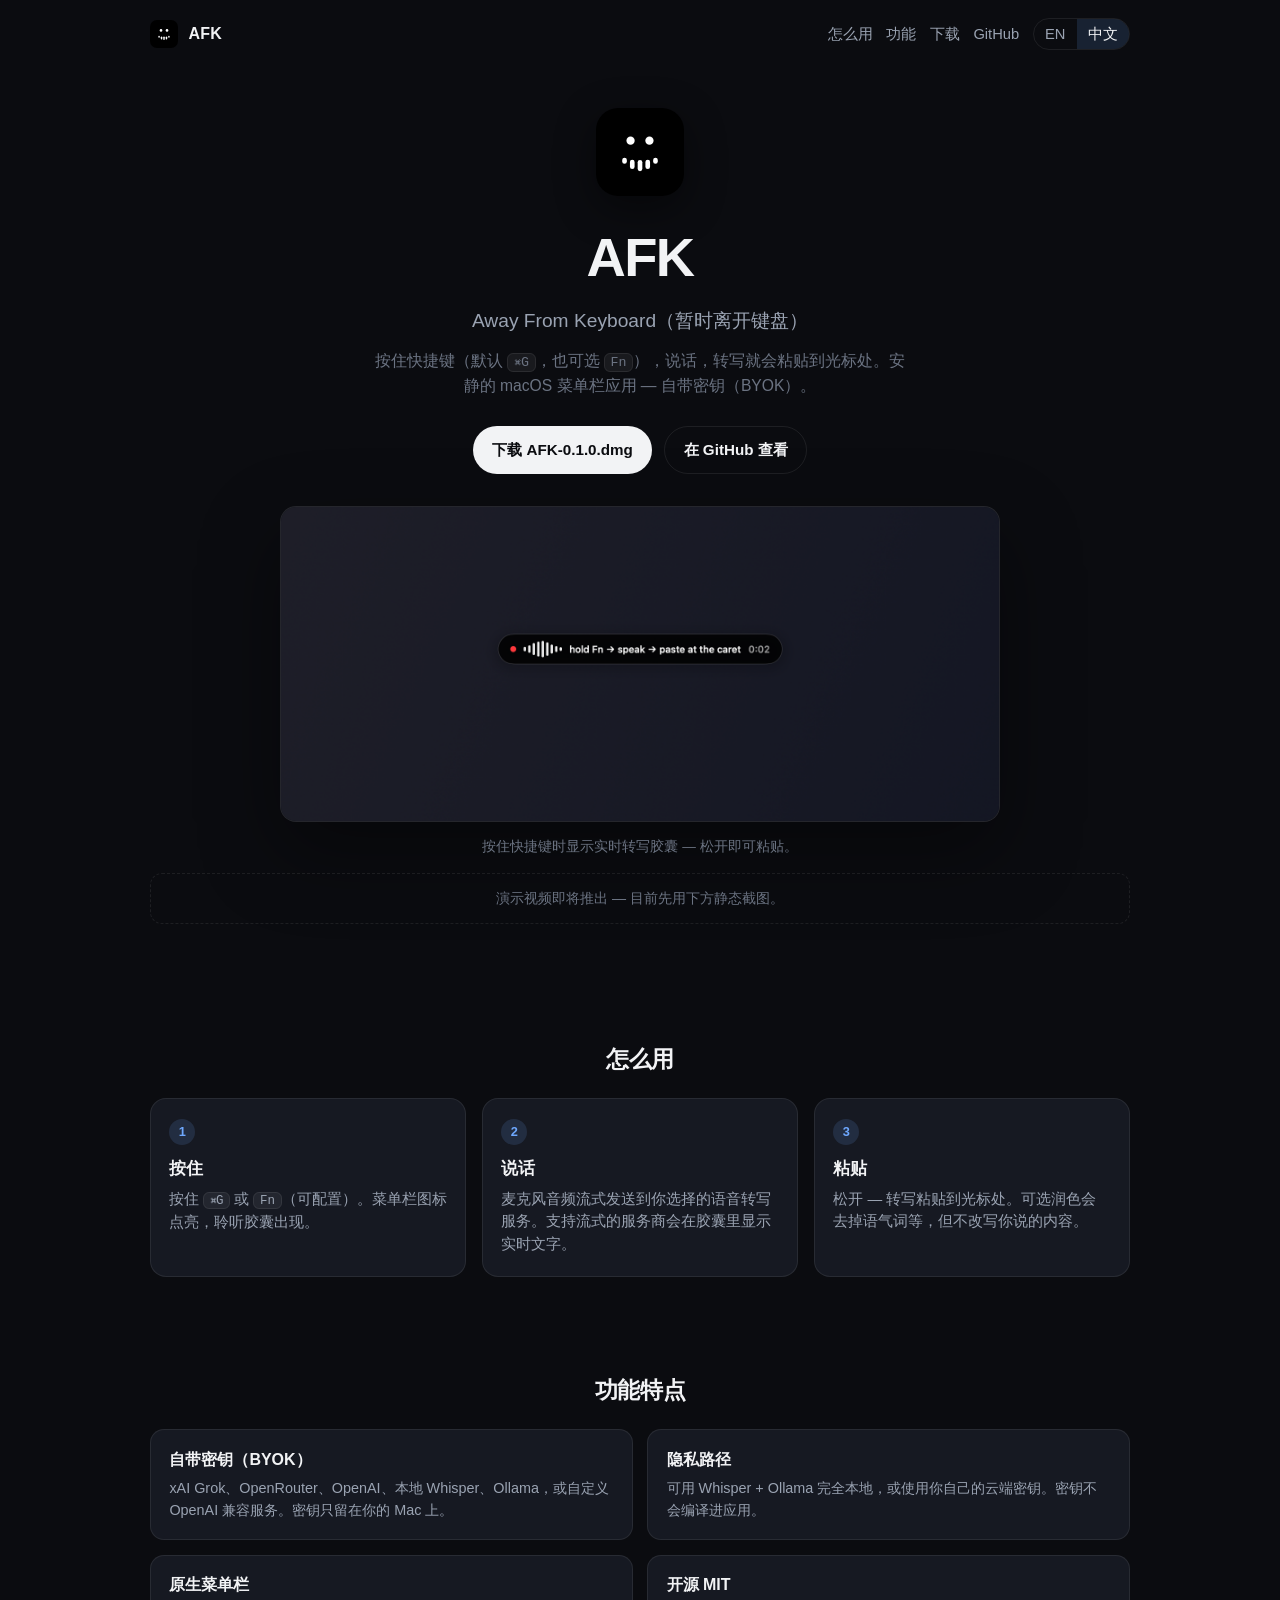
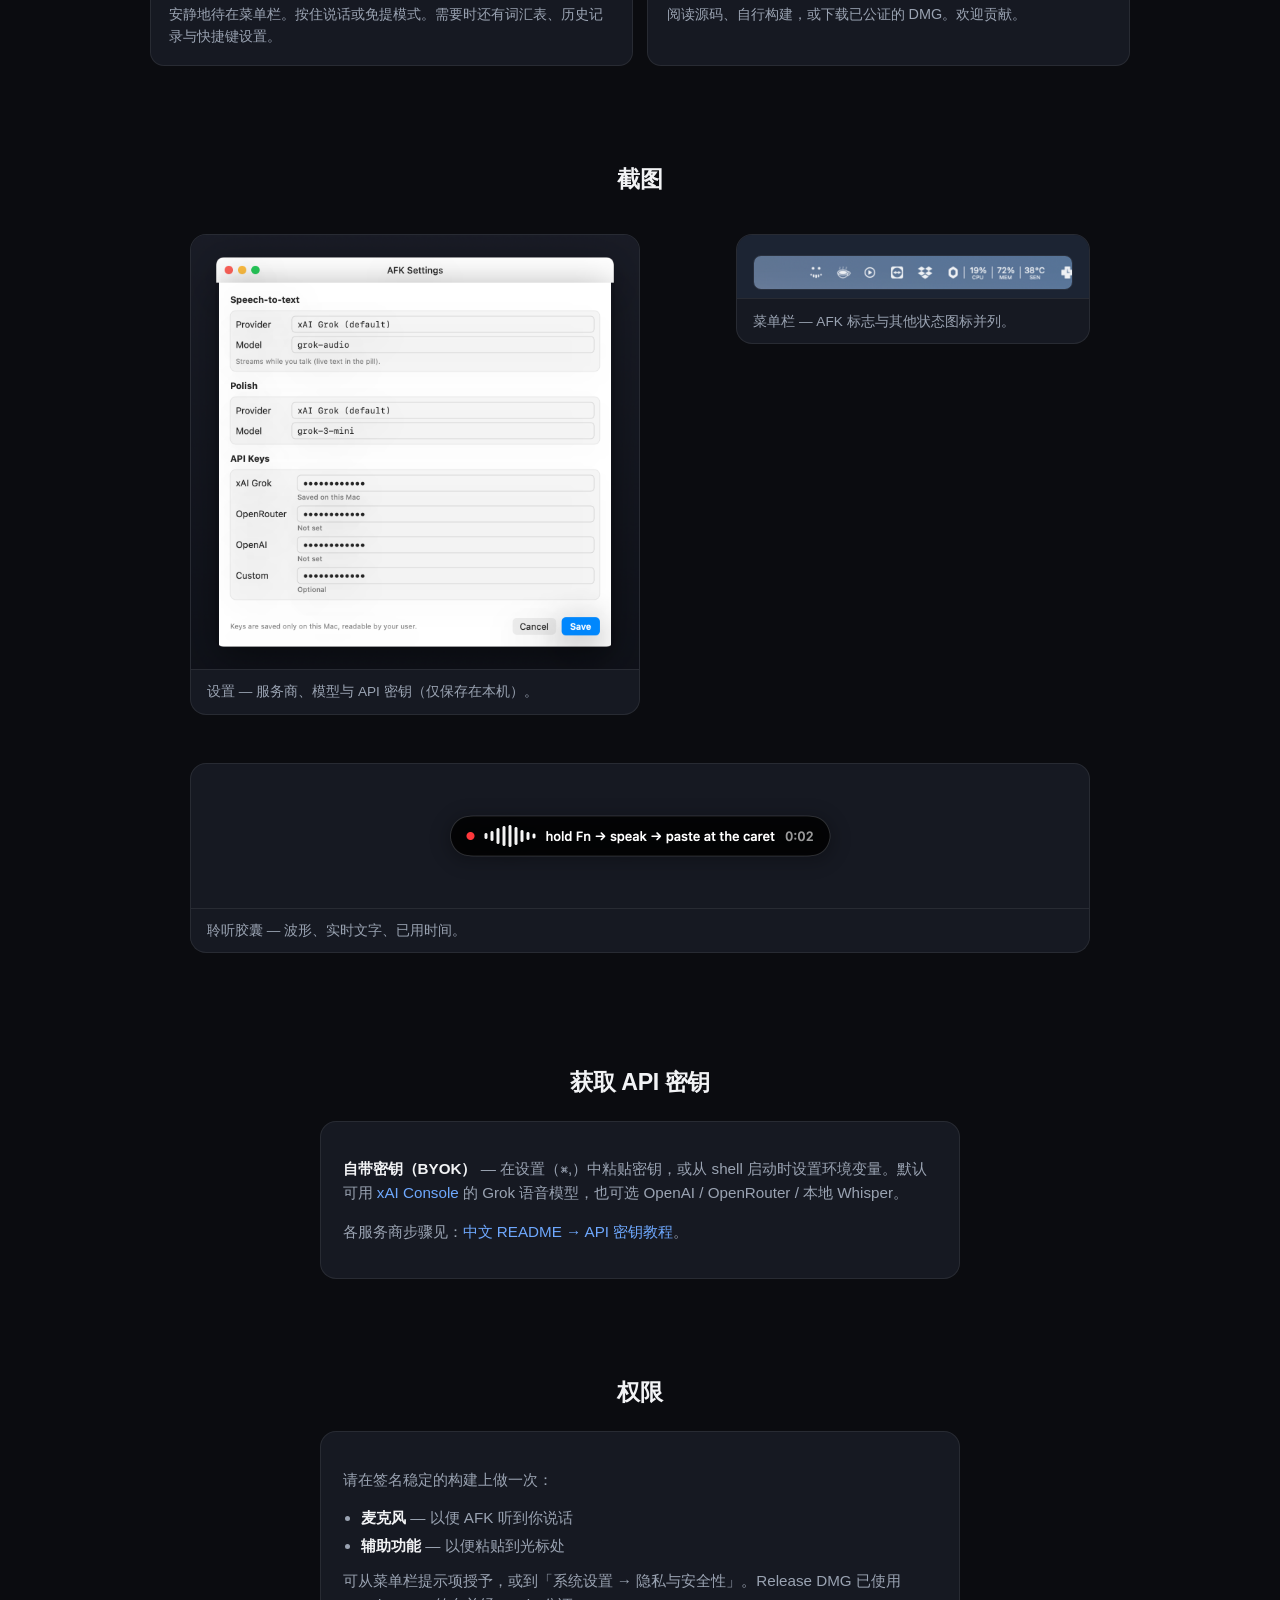
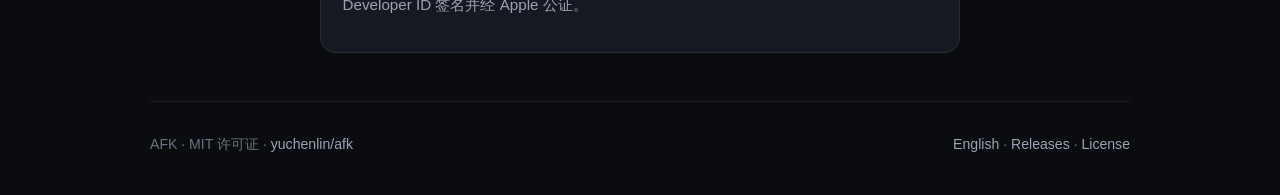
==== docs/site/zh.html @ edca8c1d "docs(site): marketing landing page + GitHub Pages deploy Add static EN/zh landing under docs/site (h" ====
<!DOCTYPE html>
<html lang="zh-CN">
<head>
  <meta charset="utf-8" />
  <meta name="viewport" content="width=device-width, initial-scale=1" />
  <title>AFK — 暂时离开键盘</title>
  <meta name="description" content="按住快捷键，说话，文字粘贴到光标处。macOS 菜单栏语音转写，自带密钥（BYOK）。开源 MIT。" />
  <link rel="canonical" href="https://yuchenlin.github.io/afk/zh.html" />
  <link rel="alternate" hreflang="en" href="https://yuchenlin.github.io/afk/" />
  <link rel="alternate" hreflang="zh-CN" href="https://yuchenlin.github.io/afk/zh.html" />
  <meta property="og:title" content="AFK — 暂时离开键盘" />
  <meta property="og:description" content="按住快捷键，说话，粘贴到光标处。自带密钥、注重隐私、MIT 开源。" />
  <meta property="og:type" content="website" />
  <meta property="og:url" content="https://yuchenlin.github.io/afk/zh.html" />
  <meta property="og:image" content="https://yuchenlin.github.io/afk/assets/og-image.jpg" />
  <meta name="twitter:card" content="summary_large_image" />
  <link rel="icon" type="image/png" href="assets/app-icon-256.png" />
  <link rel="stylesheet" href="styles.css" />
</head>
<body>
  <div class="wrap">
    <nav class="nav" aria-label="主导航">
      <a class="nav-brand" href="zh.html">
        <img src="assets/afk-logo-dark.svg" alt="" width="28" height="28" />
        AFK
      </a>
      <div class="nav-links">
        <a href="#how">怎么用</a>
        <a href="#features">功能</a>
        <a href="#download">下载</a>
        <a href="https://github.com/yuchenlin/afk">GitHub</a>
        <span class="lang" aria-label="语言">
          <a href="index.html" hreflang="en">EN</a>
          <a class="active" href="zh.html" hreflang="zh-CN">中文</a>
        </span>
      </div>
    </nav>

    <header class="hero">
      <img class="hero-logo" src="assets/afk-logo-dark.svg" alt="AFK 标志" width="88" height="88" />
      <h1>AFK</h1>
      <p class="tagline">Away From Keyboard（暂时离开键盘）</p>
      <p class="lede">按住快捷键（默认 <span class="kbd">⌘G</span>，也可选 <span class="kbd">Fn</span>），说话，转写就会粘贴到光标处。安静的 macOS 菜单栏应用 — 自带密钥（BYOK）。</p>
      <div class="cta" id="download">
        <a class="btn btn-primary" href="https://github.com/yuchenlin/afk/releases/download/v0.1.0/AFK-0.1.0.dmg">下载 AFK-0.1.0.dmg</a>
        <a class="btn btn-ghost" href="https://github.com/yuchenlin/afk">在 GitHub 查看</a>
      </div>
      <figure class="hero-visual">
        <img src="assets/screenshot-listening.png" alt="深色桌面上的 AFK 聆听胶囊" width="960" height="420" />
      </figure>
      <p class="pill-caption">按住快捷键时显示实时转写胶囊 — 松开即可粘贴。</p>
      <!-- 演示视频/GIF：尚未录制（代理宿主缺少辅助功能权限，无法点击菜单）。欢迎后续 PR 补上短录屏。 -->
      <p class="demo-note">演示视频即将推出 — 目前先用下方静态截图。</p>
    </header>

    <section id="how">
      <h2>怎么用</h2>
      <div class="steps">
        <div class="step">
          <span class="n">1</span>
          <h3>按住</h3>
          <p>按住 <span class="kbd">⌘G</span> 或 <span class="kbd">Fn</span>（可配置）。菜单栏图标点亮，聆听胶囊出现。</p>
        </div>
        <div class="step">
          <span class="n">2</span>
          <h3>说话</h3>
          <p>麦克风音频流式发送到你选择的语音转写服务。支持流式的服务商会在胶囊里显示实时文字。</p>
        </div>
        <div class="step">
          <span class="n">3</span>
          <h3>粘贴</h3>
          <p>松开 — 转写粘贴到光标处。可选润色会去掉语气词等，但不改写你说的内容。</p>
        </div>
      </div>
    </section>

    <section id="features">
      <h2>功能特点</h2>
      <div class="features">
        <div class="feature">
          <h3>自带密钥（BYOK）</h3>
          <p>xAI Grok、OpenRouter、OpenAI、本地 Whisper、Ollama，或自定义 OpenAI 兼容服务。密钥只留在你的 Mac 上。</p>
        </div>
        <div class="feature">
          <h3>隐私路径</h3>
          <p>可用 Whisper + Ollama 完全本地，或使用你自己的云端密钥。密钥不会编译进应用。</p>
        </div>
        <div class="feature">
          <h3>原生菜单栏</h3>
          <p>安静地待在菜单栏。按住说话或免提模式。需要时还有词汇表、历史记录与快捷键设置。</p>
        </div>
        <div class="feature">
          <h3>开源 MIT</h3>
          <p>阅读源码、自行构建，或下载已公证的 DMG。欢迎贡献。</p>
        </div>
      </div>
    </section>

    <section id="screenshots">
      <h2>截图</h2>
      <div class="shots">
        <figure class="shot">
          <img src="assets/screenshot-settings.png" alt="AFK 设置窗口：语音、润色与 API 密钥" width="640" height="620" />
          <figcaption>设置 — 服务商、模型与 API 密钥（仅保存在本机）。</figcaption>
        </figure>
        <figure class="shot">
          <div class="menubar-frame">
            <img src="assets/screenshot-menubar@2x.png" alt="菜单栏中的 AFK 状态图标" width="840" height="88" />
          </div>
          <figcaption>菜单栏 — AFK 标志与其他状态图标并列。</figcaption>
        </figure>
        <figure class="shot shot-wide">
          <img src="assets/screenshot-listening-pill.png" alt="AFK 聆听胶囊特写" width="560" height="96" style="margin:1.5rem auto;width:min(100%,560px);background:transparent;" />
          <figcaption>聆听胶囊 — 波形、实时文字、已用时间。</figcaption>
        </figure>
      </div>
    </section>

    <section id="api-keys">
      <h2>获取 API 密钥</h2>
      <div class="note-box">
        <p><strong>自带密钥（BYOK）</strong> — 在设置（⌘,）中粘贴密钥，或从 shell 启动时设置环境变量。默认可用 <a href="https://console.x.ai/">xAI Console</a> 的 Grok 语音模型，也可选 OpenAI / OpenRouter / 本地 Whisper。</p>
        <p style="margin-top:0.75rem">各服务商步骤见：<a href="https://github.com/yuchenlin/afk/blob/main/README.zh-CN.md#api-%E5%AF%86%E9%92%A5%E6%95%99%E7%A8%8B%E8%87%AA%E5%B8%A6%E5%AF%86%E9%92%A5-byok">中文 README → API 密钥教程</a>。</p>
      </div>
    </section>

    <section id="permissions">
      <h2>权限</h2>
      <div class="note-box">
        <p>请在签名稳定的构建上做一次：</p>
        <ul>
          <li><strong>麦克风</strong> — 以便 AFK 听到你说话</li>
          <li><strong>辅助功能</strong> — 以便粘贴到光标处</li>
        </ul>
        <p style="margin-top:0.75rem">可从菜单栏提示项授予，或到「系统设置 → 隐私与安全性」。Release DMG 已使用 Developer ID 签名并经 Apple 公证。</p>
      </div>
    </section>

    <footer class="footer">
      <div>AFK · MIT 许可证 · <a href="https://github.com/yuchenlin/afk">yuchenlin/afk</a></div>
      <div>
        <a href="index.html">English</a> ·
        <a href="https://github.com/yuchenlin/afk/releases">Releases</a> ·
        <a href="https://github.com/yuchenlin/afk/blob/main/LICENSE">License</a>
      </div>
    </footer>
  </div>
</body>
</html>
---- docs/site/styles.css ----
:root {
  --bg: #0b0c10;
  --bg-elev: #12141a;
  --bg-card: #161922;
  --border: rgba(255,255,255,0.08);
  --text: #f2f3f5;
  --muted: #9aa3b2;
  --faint: #6b7382;
  --accent: #6ea8fe;
  --accent-soft: rgba(110,168,254,0.14);
  --ok: #3dd68c;
  --radius: 16px;
  --max: 980px;
  --font: "SF Pro Text", "SF Pro Display", -apple-system, BlinkMacSystemFont, "Segoe UI", Helvetica, Arial, sans-serif;
  --mono: ui-monospace, "SF Mono", Menlo, Consolas, monospace;
}
* { box-sizing: border-box; }
html { scroll-behavior: smooth; }
body {
  margin: 0;
  font-family: var(--font);
  background: radial-gradient(1200px 600px at 50% -10%, #1a2030 0%, var(--bg) 55%);
  color: var(--text);
  line-height: 1.55;
  -webkit-font-smoothing: antialiased;
}
a { color: var(--accent); text-decoration: none; }
a:hover { text-decoration: underline; }
img { max-width: 100%; height: auto; display: block; }
.wrap { width: min(100% - 2.5rem, var(--max)); margin-inline: auto; }

/* Nav */
.nav {
  display: flex; align-items: center; justify-content: space-between;
  padding: 1.1rem 0; gap: 1rem;
}
.nav-brand { display: flex; align-items: center; gap: 0.65rem; color: var(--text); text-decoration: none; font-weight: 650; letter-spacing: 0.02em; }
.nav-brand img { width: 28px; height: 28px; border-radius: 7px; }
.nav-links { display: flex; align-items: center; gap: 0.85rem; color: var(--muted); font-size: 0.92rem; }
.nav-links a { color: var(--muted); }
.nav-links a:hover { color: var(--text); text-decoration: none; }
.lang { display: inline-flex; border: 1px solid var(--border); border-radius: 999px; overflow: hidden; }
.lang a { padding: 0.25rem 0.7rem; color: var(--muted); }
.lang a.active { background: var(--accent-soft); color: var(--text); }

/* Hero */
.hero { padding: 2.5rem 0 3.5rem; text-align: center; }
.hero-logo { width: 88px; height: 88px; margin: 0 auto 1.25rem; border-radius: 22px; box-shadow: 0 12px 40px rgba(0,0,0,0.45); }
.hero h1 {
  font-size: clamp(2.4rem, 5vw, 3.4rem);
  font-weight: 700; letter-spacing: -0.03em; margin: 0 0 0.35rem;
}
.hero .tagline { font-size: 1.2rem; color: var(--muted); margin: 0 auto 0.85rem; max-width: 36rem; }
.hero .lede { color: var(--faint); max-width: 34rem; margin: 0 auto 1.75rem; font-size: 0.98rem; }
.cta { display: flex; flex-wrap: wrap; gap: 0.75rem; justify-content: center; margin-bottom: 2rem; }
.btn {
  display: inline-flex; align-items: center; gap: 0.45rem;
  padding: 0.7rem 1.15rem; border-radius: 999px; font-weight: 600; font-size: 0.95rem;
  border: 1px solid transparent; text-decoration: none !important;
}
.btn-primary { background: var(--text); color: #0b0c10; }
.btn-primary:hover { background: #fff; }
.btn-ghost { background: transparent; color: var(--text); border-color: var(--border); }
.btn-ghost:hover { background: rgba(255,255,255,0.04); }
.hero-visual {
  margin: 0 auto; max-width: 720px;
  border-radius: var(--radius);
  overflow: hidden;
  border: 1px solid var(--border);
  background: var(--bg-elev);
  box-shadow: 0 30px 80px rgba(0,0,0,0.4);
}
.hero-visual img { width: 100%; }
.pill-caption { margin-top: 0.85rem; color: var(--faint); font-size: 0.85rem; }

/* Sections */
section { padding: 3rem 0; }
section h2 {
  font-size: 1.45rem; letter-spacing: -0.02em; margin: 0 0 1.25rem; text-align: center;
}
.steps {
  display: grid; grid-template-columns: repeat(3, 1fr); gap: 1rem;
}
.step {
  background: var(--bg-card); border: 1px solid var(--border);
  border-radius: var(--radius); padding: 1.25rem 1.15rem;
}
.step .n {
  display: inline-flex; width: 1.6rem; height: 1.6rem; align-items: center; justify-content: center;
  border-radius: 999px; background: var(--accent-soft); color: var(--accent);
  font-size: 0.8rem; font-weight: 700; margin-bottom: 0.7rem;
}
.step h3 { margin: 0 0 0.35rem; font-size: 1.05rem; }
.step p { margin: 0; color: var(--muted); font-size: 0.92rem; }
.kbd {
  font-family: var(--mono); font-size: 0.85em;
  background: rgba(255,255,255,0.06); border: 1px solid var(--border);
  border-radius: 6px; padding: 0.05rem 0.35rem;
}

.features {
  display: grid; grid-template-columns: repeat(2, 1fr); gap: 0.9rem;
}
.feature {
  background: var(--bg-card); border: 1px solid var(--border);
  border-radius: 14px; padding: 1.1rem 1.15rem;
}
.feature h3 { margin: 0 0 0.3rem; font-size: 1rem; }
.feature p { margin: 0; color: var(--muted); font-size: 0.9rem; }

.shots {
  display: grid; grid-template-columns: 1.1fr 0.9fr; gap: 1rem; align-items: start;
}
.shot {
  background: var(--bg-card); border: 1px solid var(--border);
  border-radius: var(--radius); overflow: hidden;
}
.shot img { width: 100%; }
.shot figcaption { padding: 0.7rem 1rem; color: var(--muted); font-size: 0.85rem; border-top: 1px solid var(--border); }
.shot-wide { grid-column: 1 / -1; }
.menubar-frame {
  padding: 1.25rem 1rem 0.5rem; background: #1c2433;
}
.menubar-frame img {
  width: 100%; border-radius: 8px; border: 1px solid rgba(255,255,255,0.06);
}
.demo-note {
  margin-top: 1rem; padding: 0.85rem 1rem; border-radius: 12px;
  border: 1px dashed var(--border); color: var(--faint); font-size: 0.88rem; text-align: center;
}

.note-box {
  background: var(--bg-card); border: 1px solid var(--border);
  border-radius: var(--radius); padding: 1.25rem 1.35rem; max-width: 640px; margin: 0 auto;
  color: var(--muted); font-size: 0.95rem;
}
.note-box strong { color: var(--text); }
.note-box ul { margin: 0.6rem 0 0; padding-left: 1.15rem; }
.note-box li { margin: 0.25rem 0; }

.footer {
  border-top: 1px solid var(--border);
  padding: 2rem 0 2.5rem; color: var(--faint); font-size: 0.88rem;
  display: flex; flex-wrap: wrap; gap: 0.75rem 1.5rem; justify-content: space-between; align-items: center;
}
.footer a { color: var(--muted); }

@media (max-width: 780px) {
  .steps, .features, .shots { grid-template-columns: 1fr; }
  .hero { padding-top: 1.5rem; }
}
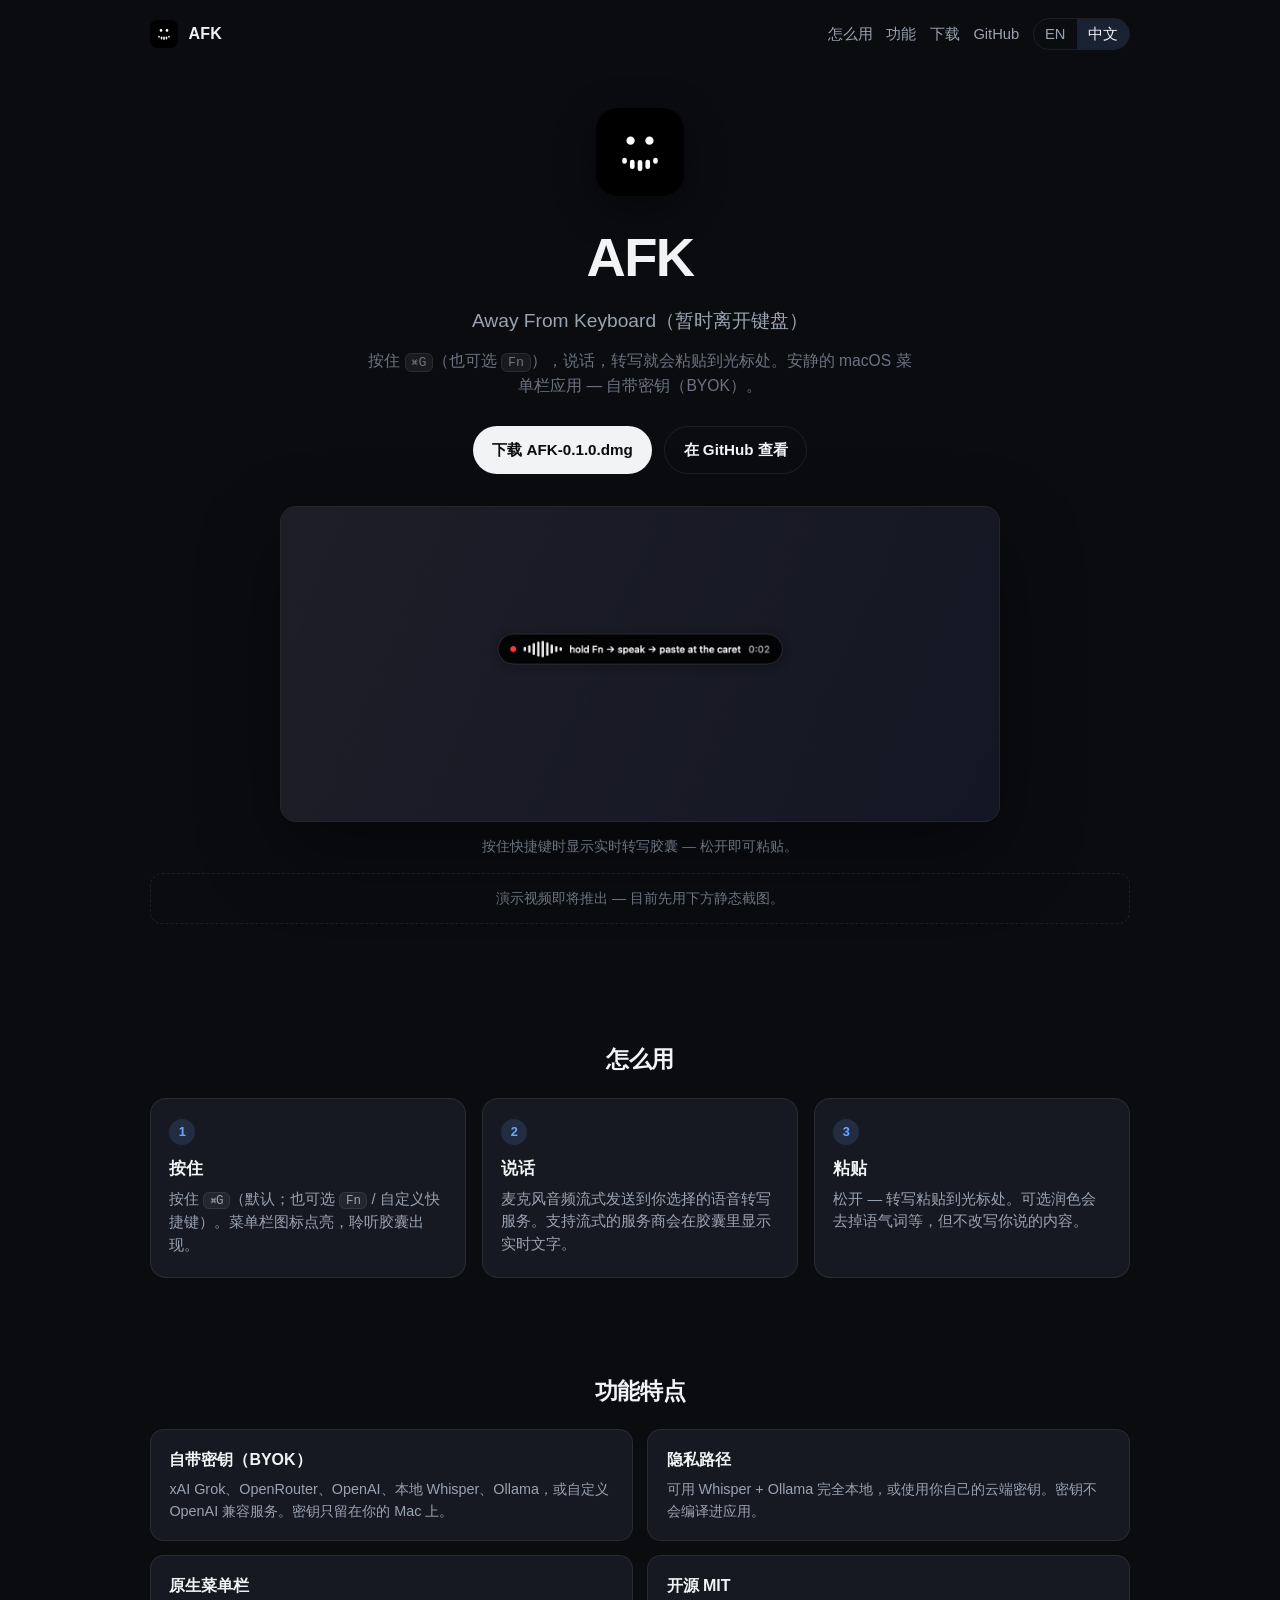
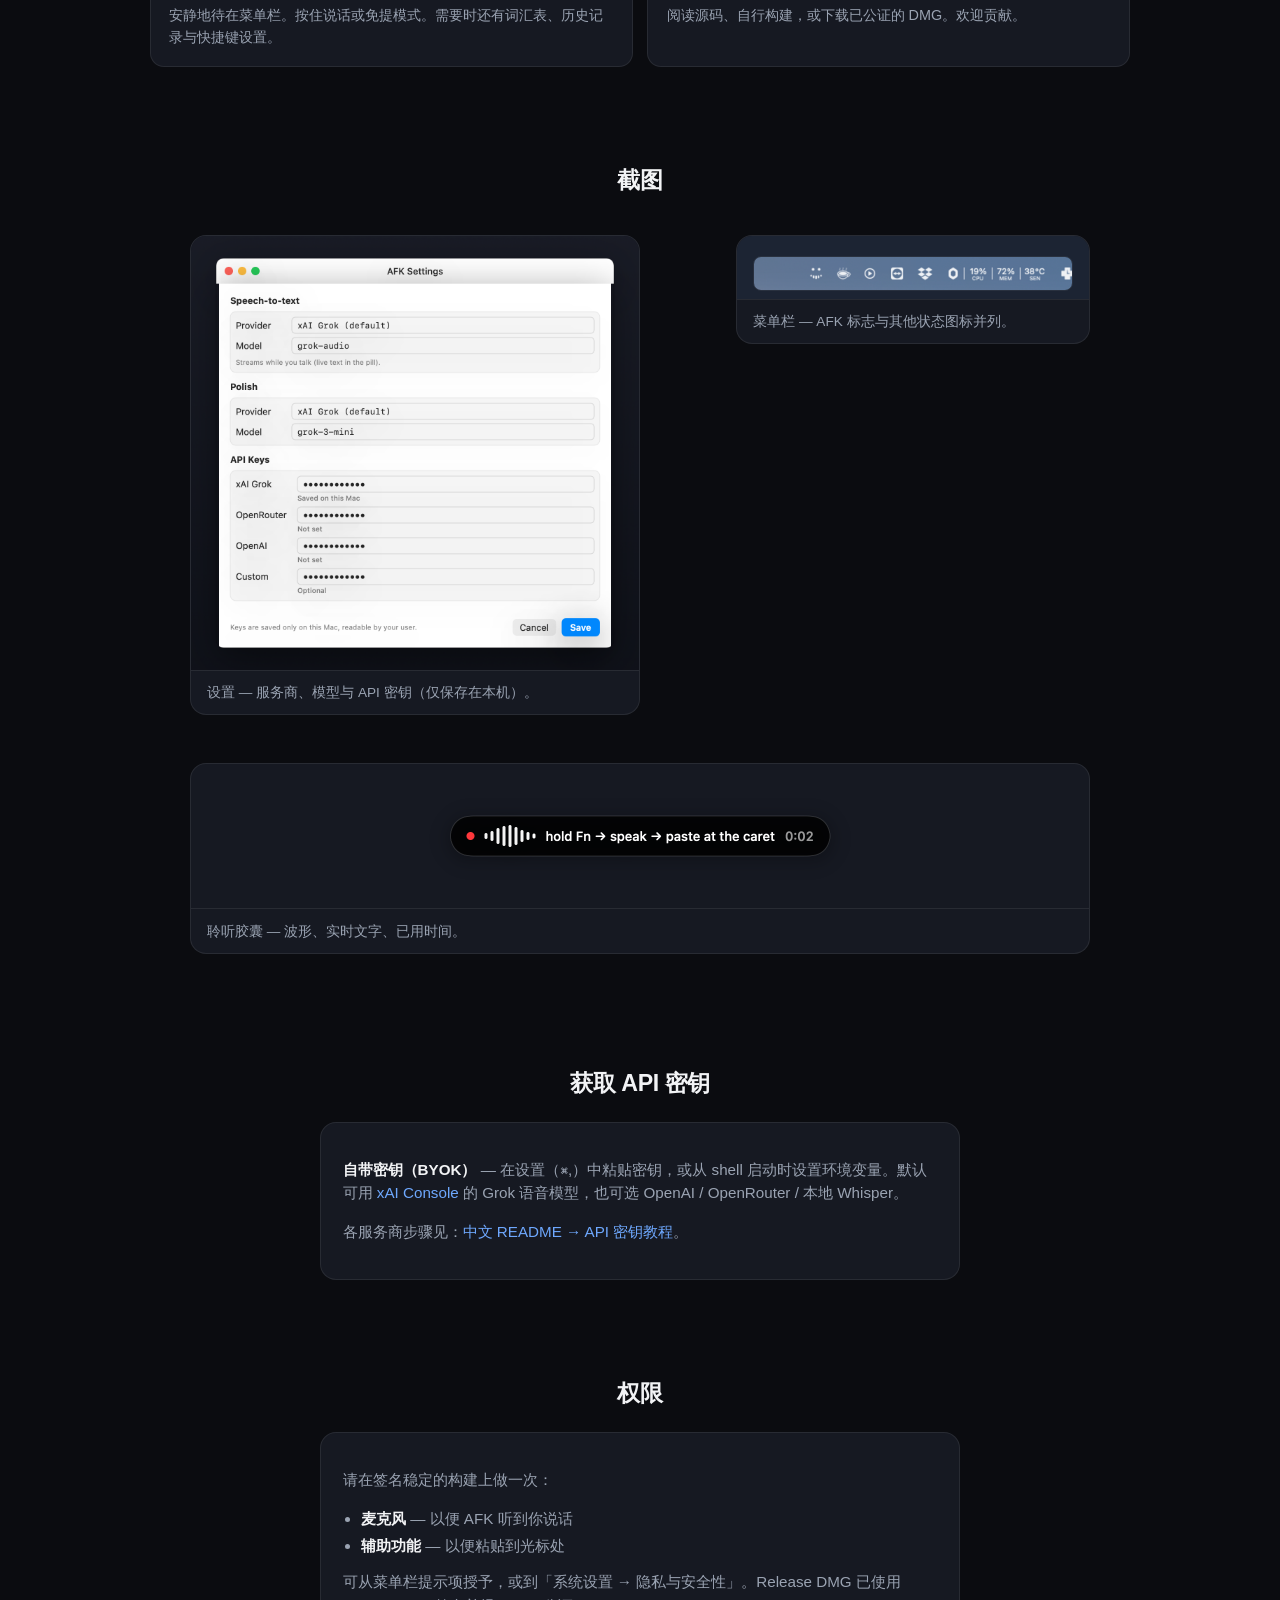
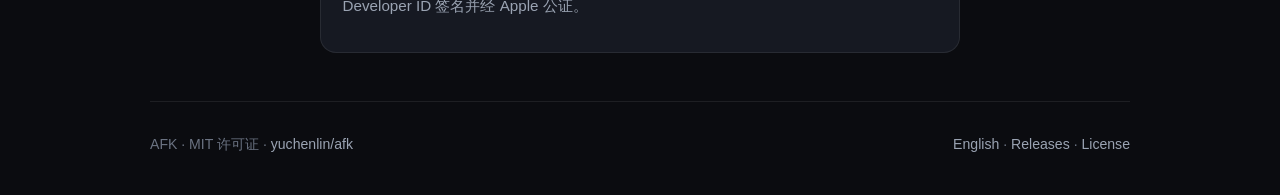
==== commit 32772cff: "site: lead with Cmd+G, Fn secondary Make ⌘G the primary hold-to-talk pitch on EN/zh landing pages; F" ====
--- a/docs/site/zh.html
+++ b/docs/site/zh.html
@@ -40,7 +40,7 @@
       <img class="hero-logo" src="assets/afk-logo-dark.svg" alt="AFK 标志" width="88" height="88" />
       <h1>AFK</h1>
       <p class="tagline">Away From Keyboard（暂时离开键盘）</p>
-      <p class="lede">按住快捷键（默认 <span class="kbd">⌘G</span>，也可选 <span class="kbd">Fn</span>），说话，转写就会粘贴到光标处。安静的 macOS 菜单栏应用 — 自带密钥（BYOK）。</p>
+      <p class="lede">按住 <span class="kbd">⌘G</span>（也可选 <span class="kbd">Fn</span>），说话，转写就会粘贴到光标处。安静的 macOS 菜单栏应用 — 自带密钥（BYOK）。</p>
       <div class="cta" id="download">
         <a class="btn btn-primary" href="https://github.com/yuchenlin/afk/releases/download/v0.1.0/AFK-0.1.0.dmg">下载 AFK-0.1.0.dmg</a>
         <a class="btn btn-ghost" href="https://github.com/yuchenlin/afk">在 GitHub 查看</a>
@@ -59,7 +59,7 @@
         <div class="step">
           <span class="n">1</span>
           <h3>按住</h3>
-          <p>按住 <span class="kbd">⌘G</span> 或 <span class="kbd">Fn</span>（可配置）。菜单栏图标点亮，聆听胶囊出现。</p>
+          <p>按住 <span class="kbd">⌘G</span>（默认；也可选 <span class="kbd">Fn</span> / 自定义快捷键）。菜单栏图标点亮，聆听胶囊出现。</p>
         </div>
         <div class="step">
           <span class="n">2</span>
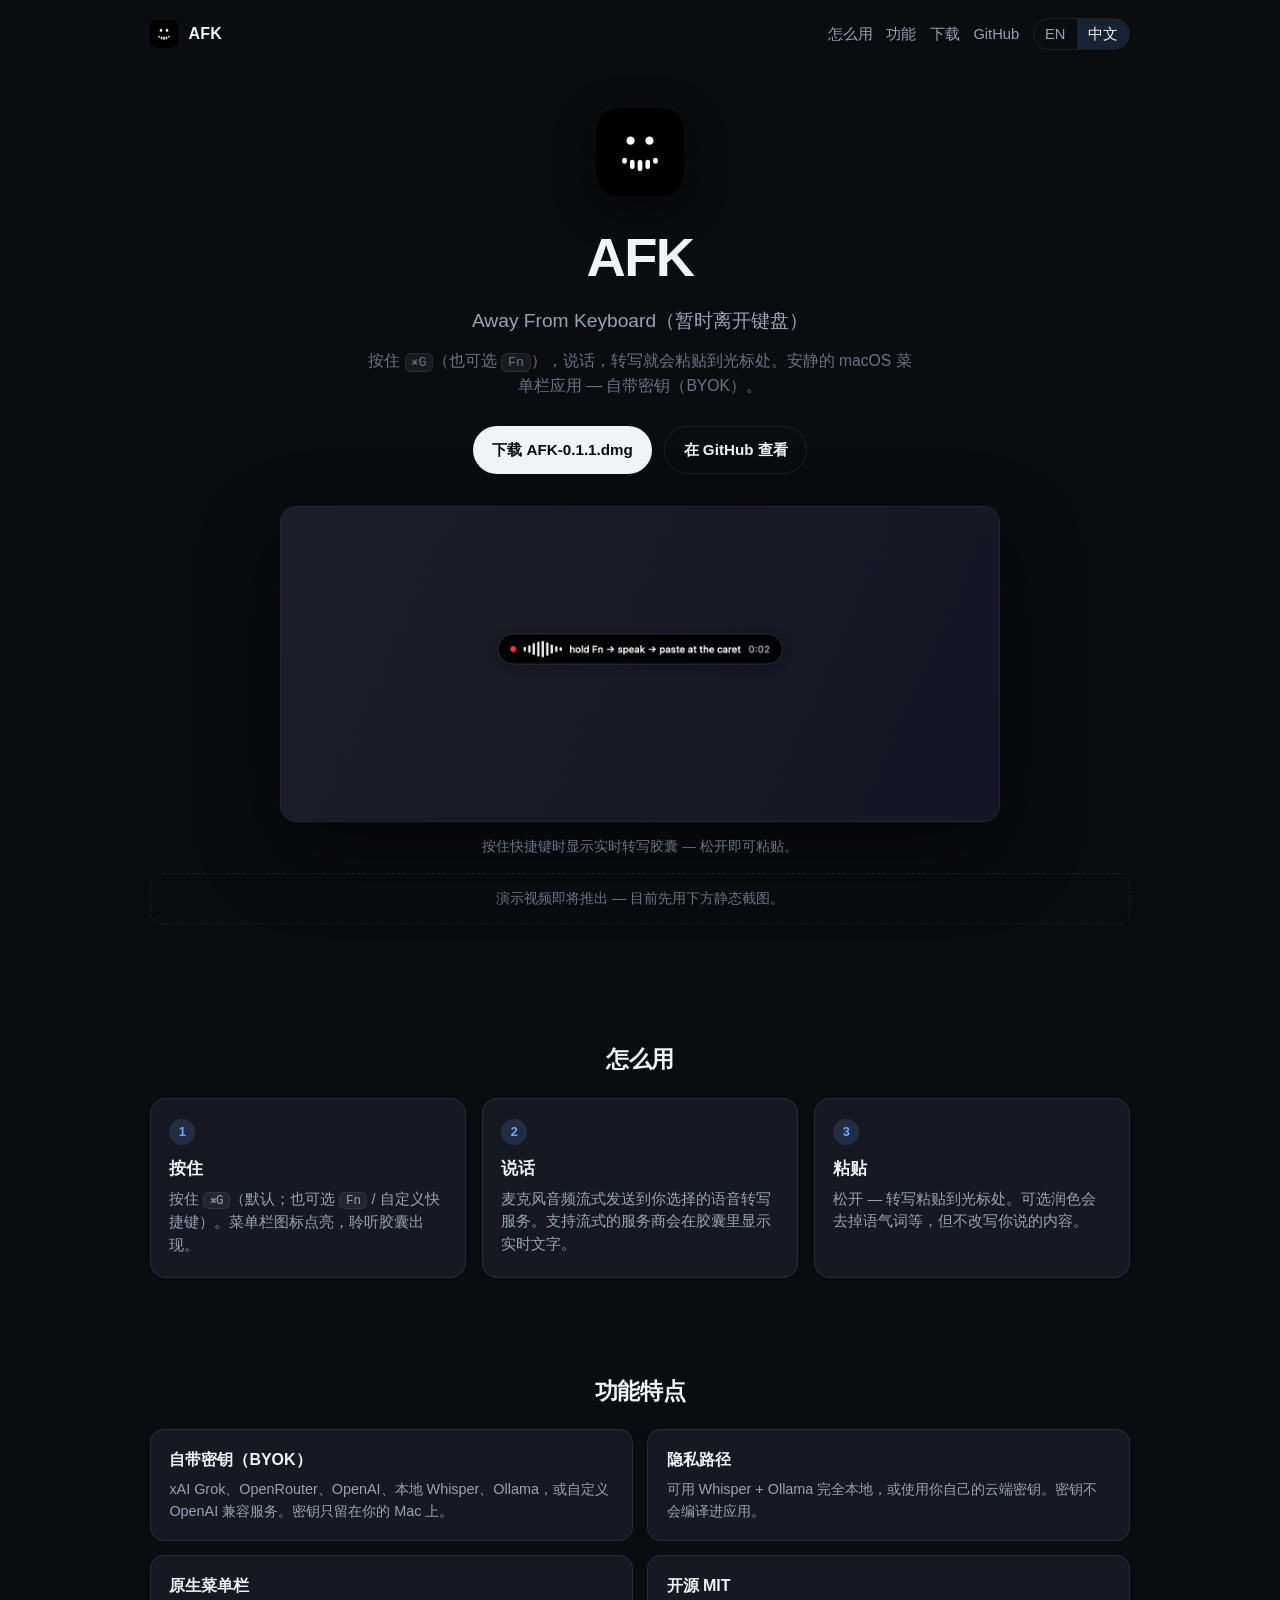
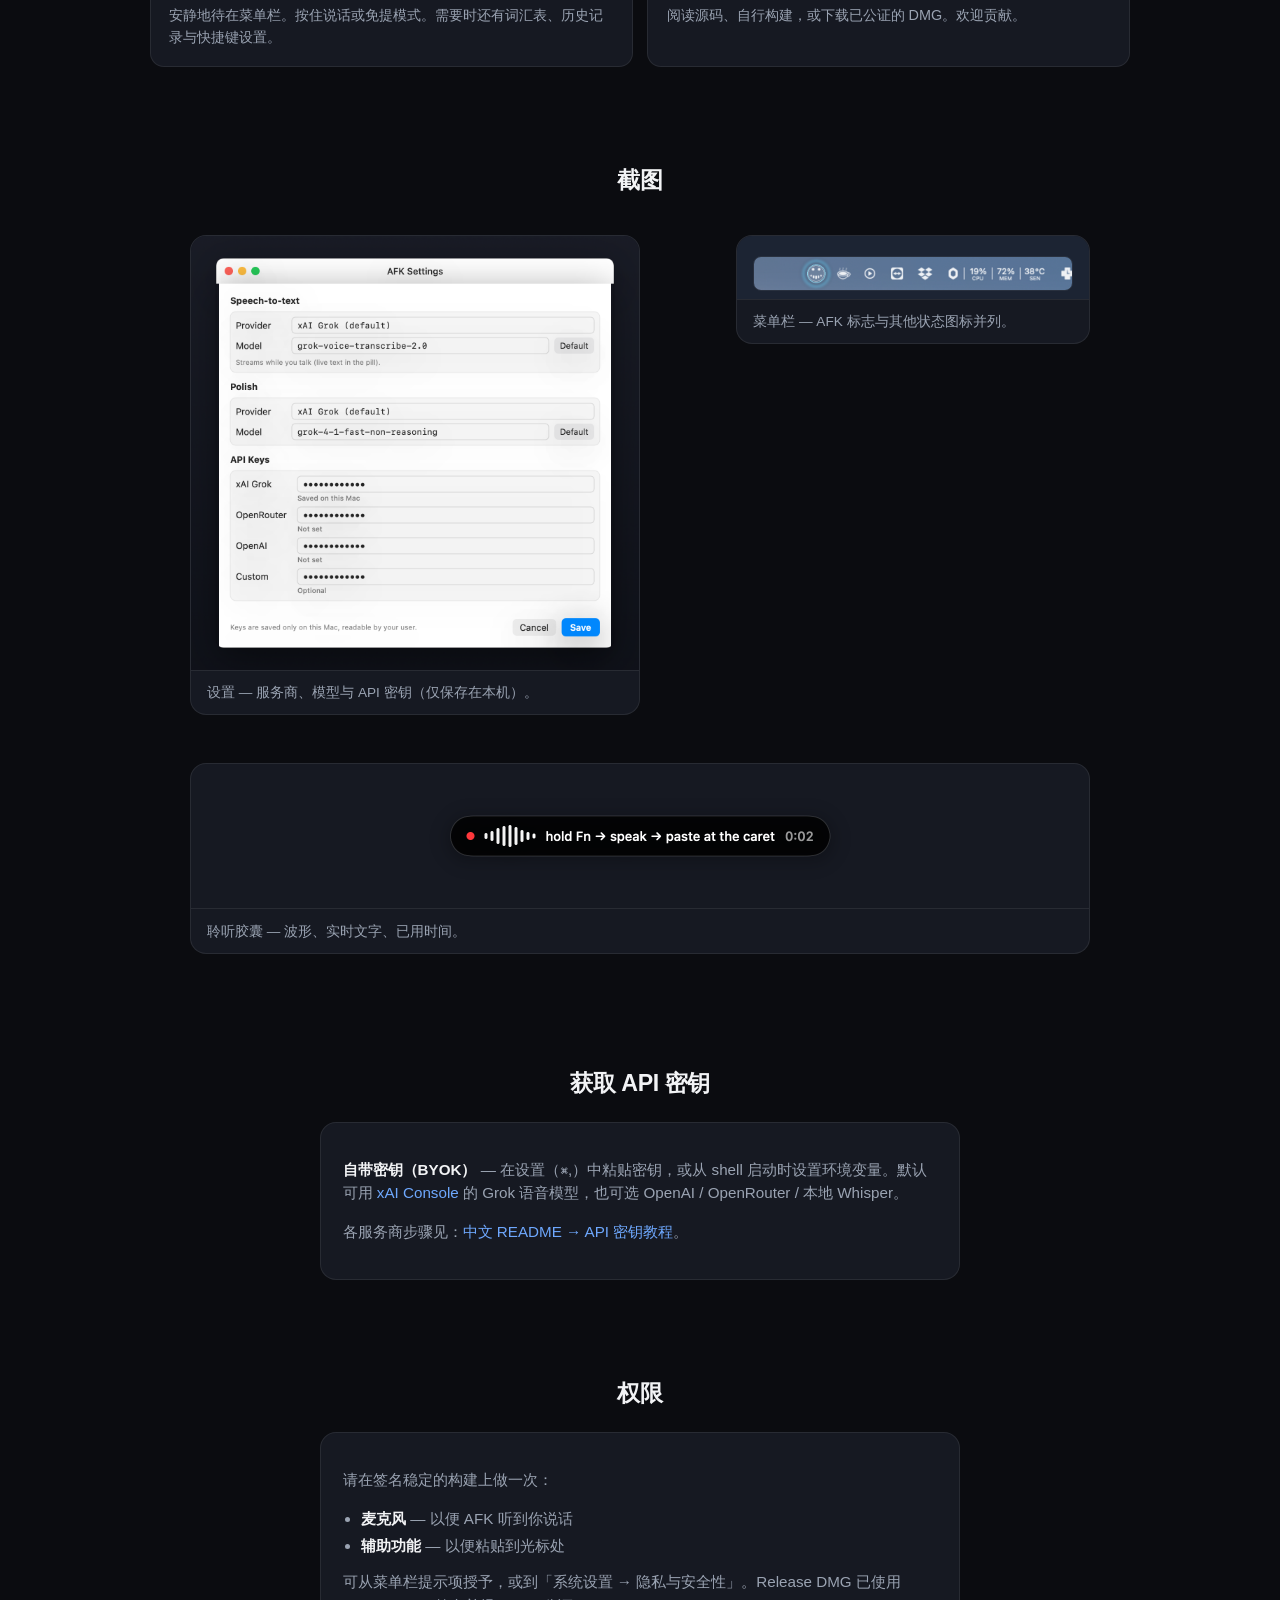
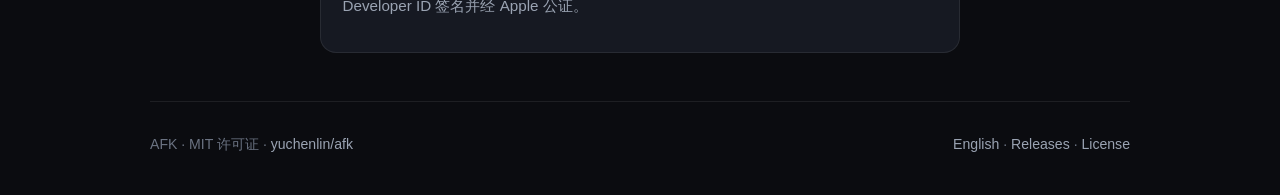
==== commit e2b884d2: "release(mac): bump marketing version to 0.1.1 (build 3) Ship a new DMG URL so Gatekeeper users get H" ====
--- a/docs/site/zh.html
+++ b/docs/site/zh.html
@@ -42,7 +42,7 @@
       <p class="tagline">Away From Keyboard（暂时离开键盘）</p>
       <p class="lede">按住 <span class="kbd">⌘G</span>（也可选 <span class="kbd">Fn</span>），说话，转写就会粘贴到光标处。安静的 macOS 菜单栏应用 — 自带密钥（BYOK）。</p>
       <div class="cta" id="download">
-        <a class="btn btn-primary" href="https://github.com/yuchenlin/afk/releases/download/v0.1.0/AFK-0.1.0.dmg">下载 AFK-0.1.0.dmg</a>
+        <a class="btn btn-primary" href="https://github.com/yuchenlin/afk/releases/download/v0.1.1/AFK-0.1.1.dmg">下载 AFK-0.1.1.dmg</a>
         <a class="btn btn-ghost" href="https://github.com/yuchenlin/afk">在 GitHub 查看</a>
       </div>
       <figure class="hero-visual">
--- a/docs/site/styles.css
+++ b/docs/site/styles.css
@@ -15,7 +15,10 @@
   --mono: ui-monospace, "SF Mono", Menlo, Consolas, monospace;
 }
 * { box-sizing: border-box; }
-html { scroll-behavior: smooth; }
+html {
+  scroll-behavior: smooth;
+  overflow-x: clip;
+}
 body {
   margin: 0;
   font-family: var(--font);
@@ -23,6 +26,8 @@
   color: var(--text);
   line-height: 1.55;
   -webkit-font-smoothing: antialiased;
+  overflow-x: clip;
+  overflow-wrap: break-word;
 }
 a { color: var(--accent); text-decoration: none; }
 a:hover { text-decoration: underline; }
@@ -33,13 +38,19 @@
 .nav {
   display: flex; align-items: center; justify-content: space-between;
   padding: 1.1rem 0; gap: 1rem;
+  flex-wrap: wrap;
 }
 .nav-brand { display: flex; align-items: center; gap: 0.65rem; color: var(--text); text-decoration: none; font-weight: 650; letter-spacing: 0.02em; }
 .nav-brand img { width: 28px; height: 28px; border-radius: 7px; }
-.nav-links { display: flex; align-items: center; gap: 0.85rem; color: var(--muted); font-size: 0.92rem; }
+.nav-links {
+  display: flex; align-items: center; gap: 0.85rem;
+  color: var(--muted); font-size: 0.92rem;
+  flex-wrap: wrap; justify-content: flex-end;
+  min-width: 0; max-width: 100%;
+}
 .nav-links a { color: var(--muted); }
 .nav-links a:hover { color: var(--text); text-decoration: none; }
-.lang { display: inline-flex; border: 1px solid var(--border); border-radius: 999px; overflow: hidden; }
+.lang { display: inline-flex; border: 1px solid var(--border); border-radius: 999px; overflow: hidden; flex-shrink: 0; }
 .lang a { padding: 0.25rem 0.7rem; color: var(--muted); }
 .lang a.active { background: var(--accent-soft); color: var(--text); }
 
@@ -54,9 +65,10 @@
 .hero .lede { color: var(--faint); max-width: 34rem; margin: 0 auto 1.75rem; font-size: 0.98rem; }
 .cta { display: flex; flex-wrap: wrap; gap: 0.75rem; justify-content: center; margin-bottom: 2rem; }
 .btn {
-  display: inline-flex; align-items: center; gap: 0.45rem;
+  display: inline-flex; align-items: center; justify-content: center; gap: 0.45rem;
   padding: 0.7rem 1.15rem; border-radius: 999px; font-weight: 600; font-size: 0.95rem;
   border: 1px solid transparent; text-decoration: none !important;
+  max-width: 100%;
 }
 .btn-primary { background: var(--text); color: #0b0c10; }
 .btn-primary:hover { background: #fff; }
@@ -84,6 +96,7 @@
 .step {
   background: var(--bg-card); border: 1px solid var(--border);
   border-radius: var(--radius); padding: 1.25rem 1.15rem;
+  min-width: 0;
 }
 .step .n {
   display: inline-flex; width: 1.6rem; height: 1.6rem; align-items: center; justify-content: center;
@@ -96,6 +109,7 @@
   font-family: var(--mono); font-size: 0.85em;
   background: rgba(255,255,255,0.06); border: 1px solid var(--border);
   border-radius: 6px; padding: 0.05rem 0.35rem;
+  white-space: nowrap;
 }
 
 .features {
@@ -104,6 +118,7 @@
 .feature {
   background: var(--bg-card); border: 1px solid var(--border);
   border-radius: 14px; padding: 1.1rem 1.15rem;
+  min-width: 0;
 }
 .feature h3 { margin: 0 0 0.3rem; font-size: 1rem; }
 .feature p { margin: 0; color: var(--muted); font-size: 0.9rem; }
@@ -114,12 +129,14 @@
 .shot {
   background: var(--bg-card); border: 1px solid var(--border);
   border-radius: var(--radius); overflow: hidden;
+  min-width: 0;
 }
 .shot img { width: 100%; }
 .shot figcaption { padding: 0.7rem 1rem; color: var(--muted); font-size: 0.85rem; border-top: 1px solid var(--border); }
 .shot-wide { grid-column: 1 / -1; }
 .menubar-frame {
   padding: 1.25rem 1rem 0.5rem; background: #1c2433;
+  overflow: hidden;
 }
 .menubar-frame img {
   width: 100%; border-radius: 8px; border: 1px solid rgba(255,255,255,0.06);
@@ -133,6 +150,7 @@
   background: var(--bg-card); border: 1px solid var(--border);
   border-radius: var(--radius); padding: 1.25rem 1.35rem; max-width: 640px; margin: 0 auto;
   color: var(--muted); font-size: 0.95rem;
+  overflow-wrap: anywhere;
 }
 .note-box strong { color: var(--text); }
 .note-box ul { margin: 0.6rem 0 0; padding-left: 1.15rem; }
@@ -146,6 +164,22 @@
 .footer a { color: var(--muted); }
 
 @media (max-width: 780px) {
+  .wrap { width: min(100% - 1.5rem, var(--max)); }
   .steps, .features, .shots { grid-template-columns: 1fr; }
-  .hero { padding-top: 1.5rem; }
+  .hero { padding-top: 1.5rem; padding-bottom: 2.5rem; }
+  .nav { gap: 0.65rem 1rem; }
+  .nav-links { gap: 0.5rem 0.7rem; font-size: 0.85rem; }
+  .lang a { padding: 0.22rem 0.55rem; }
+  section { padding: 2.25rem 0; }
+  .note-box { padding: 1.1rem 1.15rem; }
+  .cta .btn { width: 100%; max-width: 22rem; }
 }
+
+@media (max-width: 430px) {
+  .wrap { width: min(100% - 1.25rem, var(--max)); }
+  .hero h1 { font-size: clamp(2rem, 11vw, 2.6rem); }
+  .hero .tagline { font-size: 1.05rem; }
+  .hero .lede { font-size: 0.92rem; }
+  .btn { font-size: 0.9rem; padding: 0.65rem 1rem; }
+  .nav-brand { font-size: 0.95rem; }
+}
